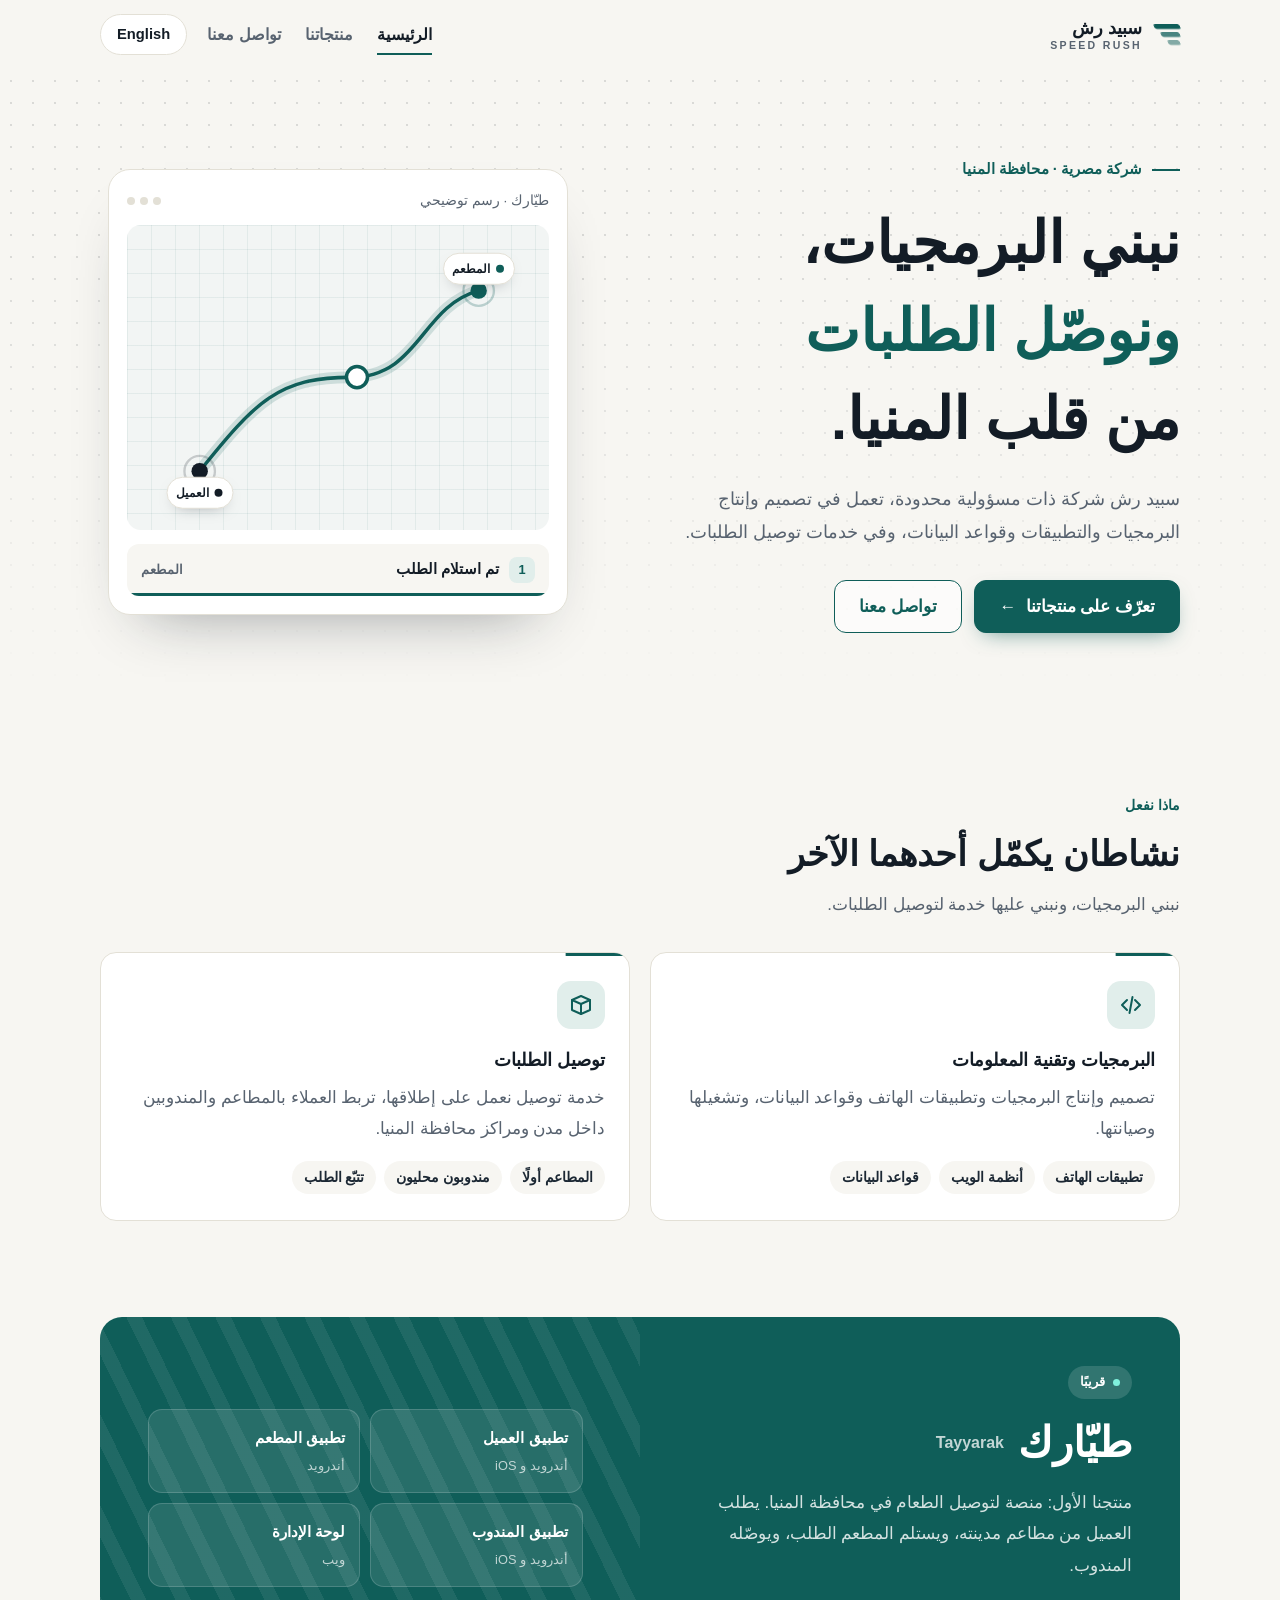
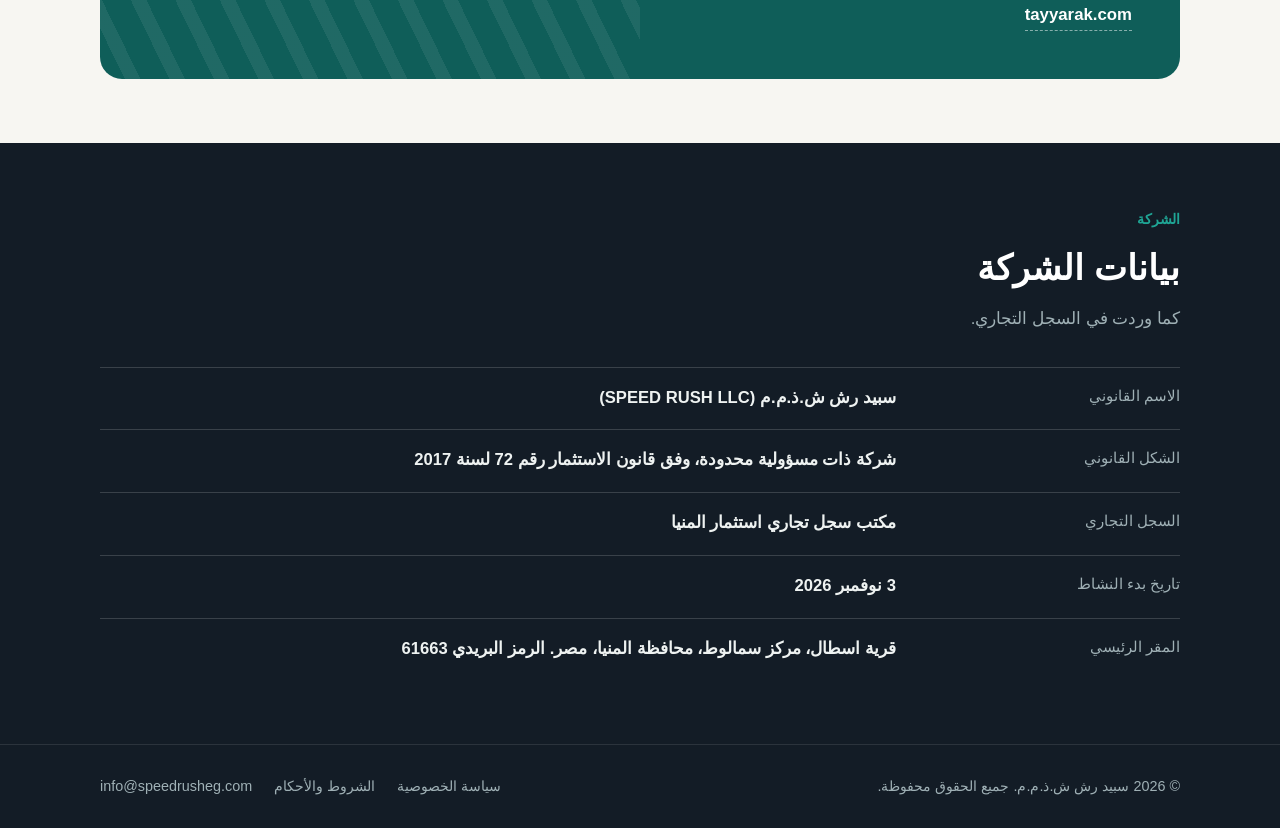
==== ar/index.html @ b7684626 "Add SPEED RUSH company website Co-Authored-By: Claude Opus 5.5 <noreply@anthropic.com>" ====
<!doctype html>
<html lang="ar" dir="rtl">
<head>
  <meta charset="utf-8">
  <meta name="viewport" content="width=device-width, initial-scale=1">
  <title>سبيد رش | برمجيات وتوصيل طلبات، المنيا</title>
  <meta name="description" content="سبيد رش ش.ذ.م.م شركة مصرية مقرّها محافظة المنيا، تعمل في تصميم وإنتاج البرمجيات والتطبيقات وقواعد البيانات وفي توصيل الطلبات.">
  <meta name="theme-color" content="#f7f6f2">
  <link rel="alternate" hreflang="ar" href="https://speedrusheg.com/ar/">
  <link rel="alternate" hreflang="en" href="https://speedrusheg.com/en/">
  <link rel="stylesheet" href="../assets/style.css">
  <script>
    document.documentElement.classList.add("js");
    setTimeout(function () { if (!window.__motion) document.documentElement.classList.remove("js"); }, 2000);
  </script>
  <script src="../assets/motion.js" defer></script>
</head>
<body>
  <a class="skip" href="#main">تخطَّ إلى المحتوى</a>

  <header class="site-header">
    <div class="wrap">
      <a class="wordmark" href="index.html" aria-label="سبيد رش، الصفحة الرئيسية">
        <span class="bars" aria-hidden="true"><i></i><i></i><i></i></span>
        <span class="names">
          <span class="primary">سبيد رش</span>
          <span class="secondary latin" lang="en" dir="ltr">SPEED RUSH</span>
        </span>
      </a>
      <nav class="site-nav" aria-label="التنقل الرئيسي">
        <ul>
          <li><a href="index.html" aria-current="page">الرئيسية</a></li>
          <li><a href="products.html">منتجاتنا</a></li>
          <li><a href="contact.html">تواصل معنا</a></li>
        </ul>
      </nav>
      <a class="lang-switch latin" href="../en/index.html" lang="en" hreflang="en">English</a>
    </div>
  </header>

  <main id="main">
    <section class="hero" aria-labelledby="hero-title">
      <div class="streaks" aria-hidden="true"><span></span><span></span><span></span><span></span><span></span></div>
      <div class="wrap hero-grid">
        <div class="hero-copy">
          <p class="eyebrow">شركة مصرية · محافظة المنيا</p>
          <h1 id="hero-title">
            <span class="line"><span style="--i:0">نبني البرمجيات،</span></span>
            <span class="line"><span style="--i:1" class="accent">ونوصّل الطلبات</span></span>
            <span class="line"><span style="--i:2">من قلب المنيا.</span></span>
          </h1>
          <p class="lead">سبيد رش شركة ذات مسؤولية محدودة، تعمل في تصميم وإنتاج البرمجيات والتطبيقات وقواعد البيانات، وفي خدمات توصيل الطلبات.</p>
          <div class="actions">
            <a class="btn btn-primary" href="products.html">تعرّف على منتجاتنا <span class="arrow" aria-hidden="true">→</span></a>
            <a class="btn btn-ghost" href="contact.html">تواصل معنا</a>
          </div>
        </div>

        <figure class="route-card" aria-hidden="true">
          <div class="route-top">
            <span>طيّارك · رسم توضيحي</span>
            <span class="dots"><i></i><i></i><i></i></span>
          </div>
          <div class="route-map">
            <svg viewBox="0 0 360 260" preserveAspectRatio="none" focusable="false">
              <path class="route-path-bg" d="M300 56 C 250 70, 250 130, 190 130 S 110 150, 62 210" />
              <path class="route-path" d="M300 56 C 250 70, 250 130, 190 130 S 110 150, 62 210" />
              <circle cx="300" cy="56" r="7" fill="#0f5e59" />
              <circle cx="300" cy="56" r="13" fill="none" stroke="#0f5e59" stroke-opacity=".25" stroke-width="2" />
              <circle cx="62" cy="210" r="7" fill="#131c26" />
              <circle cx="62" cy="210" r="13" fill="none" stroke="#131c26" stroke-opacity=".2" stroke-width="2" />
              <g class="mover">
                <circle r="9" fill="#ffffff" stroke="#0f5e59" stroke-width="3" />
                <animateMotion dur="7s" begin="1s" repeatCount="indefinite" calcMode="spline"
                  keyPoints="0;1;1" keyTimes="0;0.55;1" keySplines="0.16 1 0.3 1;0 0 1 1"
                  path="M300 56 C 250 70, 250 130, 190 130 S 110 150, 62 210" />
              </g>
            </svg>
            <span class="pin start">المطعم</span>
            <span class="pin end">العميل</span>
          </div>
          <div class="route-status">
            <div class="state"><b class="latin">1</b> تم استلام الطلب <small>المطعم</small></div>
            <div class="state"><b class="latin">2</b> في الطريق إليك <small>المندوب</small></div>
            <div class="state"><b class="latin">✓</b> تم التوصيل <small>العميل</small></div>
            <span class="route-progress"></span>
          </div>
        </figure>
      </div>
    </section>

    <section class="section" aria-labelledby="what">
      <div class="wrap">
        <div class="section-head reveal">
          <span class="kicker">ماذا نفعل</span>
          <h2 id="what">نشاطان يكمّل أحدهما الآخر</h2>
          <p class="section-intro">نبني البرمجيات، ونبني عليها خدمة لتوصيل الطلبات.</p>
        </div>
        <div class="cards">
          <article class="card reveal" style="--i:1">
            <span class="icon" aria-hidden="true">
              <svg viewBox="0 0 24 24" fill="none" stroke="currentColor" stroke-width="2" stroke-linecap="round" stroke-linejoin="round"><path d="M8 7l-5 5 5 5M16 7l5 5-5 5M13.5 4l-3 16"/></svg>
            </span>
            <h3>البرمجيات وتقنية المعلومات</h3>
            <p>تصميم وإنتاج البرمجيات وتطبيقات الهاتف وقواعد البيانات، وتشغيلها وصيانتها.</p>
            <ul>
              <li>تطبيقات الهاتف</li>
              <li>أنظمة الويب</li>
              <li>قواعد البيانات</li>
            </ul>
          </article>
          <article class="card reveal" style="--i:2">
            <span class="icon" aria-hidden="true">
              <svg viewBox="0 0 24 24" fill="none" stroke="currentColor" stroke-width="2" stroke-linecap="round" stroke-linejoin="round"><path d="M3 7l9-4 9 4-9 4-9-4z"/><path d="M3 7v10l9 4 9-4V7"/><path d="M12 11v10"/></svg>
            </span>
            <h3>توصيل الطلبات</h3>
            <p>خدمة توصيل نعمل على إطلاقها، تربط العملاء بالمطاعم والمندوبين داخل مدن ومراكز محافظة المنيا.</p>
            <ul>
              <li>المطاعم أولًا</li>
              <li>مندوبون محليون</li>
              <li>تتبّع الطلب</li>
            </ul>
          </article>
        </div>
      </div>
    </section>

    <section class="section" aria-labelledby="product-title" style="padding-top:0">
      <div class="wrap">
        <div class="product reveal">
          <div>
            <span class="badge">قريبًا</span>
            <div class="product-name" style="margin-top:14px">
              <h3 id="product-title">طيّارك</h3>
              <span class="en-name" lang="en" dir="ltr">Tayyarak</span>
            </div>
            <p>منتجنا الأول: منصة لتوصيل الطعام في محافظة المنيا. يطلب العميل من مطاعم مدينته، ويستلم المطعم الطلب، ويوصّله المندوب.</p>
            <span class="domain">tayyarak.com</span>
          </div>
          <ul class="apps" aria-label="مكوّنات طيّارك">
            <li>تطبيق العميل<span>أندرويد و iOS</span></li>
            <li>تطبيق المطعم<span>أندرويد</span></li>
            <li>تطبيق المندوب<span>أندرويد و iOS</span></li>
            <li>لوحة الإدارة<span>ويب</span></li>
          </ul>
        </div>
      </div>
    </section>

    <section class="facts" aria-labelledby="company">
      <div class="wrap">
        <div class="section-head reveal">
          <span class="kicker">الشركة</span>
          <h2 id="company">بيانات الشركة</h2>
          <p class="section-intro">كما وردت في السجل التجاري.</p>
        </div>
        <dl>
          <div class="row" style="--i:0">
            <dt>الاسم القانوني</dt>
            <dd>سبيد رش ش.ذ.م.م <span class="latin" lang="en" dir="ltr">(SPEED RUSH LLC)</span></dd>
          </div>
          <div class="row" style="--i:1">
            <dt>الشكل القانوني</dt>
            <dd>شركة ذات مسؤولية محدودة، وفق قانون الاستثمار رقم 72 لسنة 2017</dd>
          </div>
          <div class="row" style="--i:2">
            <dt>السجل التجاري</dt>
            <dd>مكتب سجل تجاري استثمار المنيا</dd>
          </div>
          <div class="row" style="--i:3">
            <dt>تاريخ بدء النشاط</dt>
            <dd>3 نوفمبر 2026</dd>
          </div>
          <div class="row" style="--i:4">
            <dt>المقر الرئيسي</dt>
            <dd>قرية اسطال، مركز سمالوط، محافظة المنيا، مصر. الرمز البريدي 61663</dd>
          </div>
        </dl>
      </div>
    </section>
  </main>

  <footer class="site-footer">
    <div class="wrap">
      <p>© 2026 سبيد رش ش.ذ.م.م. جميع الحقوق محفوظة.</p>
      <ul>
        <li><a href="privacy.html">سياسة الخصوصية</a></li>
        <li><a href="terms.html">الشروط والأحكام</a></li>
        <li><a class="latin" href="mailto:info@speedrusheg.com" dir="ltr">info@speedrusheg.com</a></li>
      </ul>
    </div>
  </footer>
</body>
</html>
---- assets/style.css ----
/* SPEED RUSH company site. Plain CSS, no build step.
   Logical properties throughout, so one file serves RTL (ar) and LTR (en).
   Motion: transform + opacity only, all of it off under prefers-reduced-motion. */

:root {
  --bg: #f7f6f2;
  --surface: #ffffff;
  --ink: #131c26;
  --ink-2: #1c2834;
  --muted: #586370;
  --line: #e3e0d6;
  --accent: #0f5e59;
  --accent-dark: #0a4541;
  --accent-bright: #1fa595;
  --accent-soft: #e1eeeb;
  --on-dark: #eef2f1;
  --on-dark-muted: #9fb0b5;
  --radius: 16px;
  --wrap: 1120px;
  --ease-out: cubic-bezier(0.16, 1, 0.3, 1);
  --font: -apple-system, BlinkMacSystemFont, "Segoe UI", Roboto, "Helvetica Neue",
    "Noto Sans", Arial, sans-serif;
  --font-ar: "SF Arabic", "Geeza Pro", "Segoe UI", "Noto Sans Arabic",
    "Noto Naskh Arabic", Tahoma, Arial, sans-serif;
}

*,
*::before,
*::after {
  box-sizing: border-box;
}

html {
  -webkit-text-size-adjust: 100%;
}

body {
  margin: 0;
  background: var(--bg);
  color: var(--ink);
  font-family: var(--font);
  font-size: 17px;
  line-height: 1.65;
  overflow-x: hidden;
}

html[lang="ar"] body {
  font-family: var(--font-ar);
  line-height: 1.85;
}

a {
  color: var(--accent);
  text-underline-offset: 3px;
}

a:hover {
  color: var(--accent-dark);
}

:focus-visible {
  outline: 3px solid var(--accent-bright);
  outline-offset: 3px;
  border-radius: 6px;
}

.wrap {
  width: 100%;
  max-width: var(--wrap);
  margin-inline: auto;
  padding-inline: 20px;
}

.latin {
  font-family: var(--font);
}

.ltr {
  direction: ltr;
  unicode-bidi: isolate;
}

.skip {
  position: absolute;
  inset-inline-start: -9999px;
}

.skip:focus {
  inset-inline-start: 12px;
  top: 12px;
  z-index: 50;
  background: var(--surface);
  padding: 8px 14px;
}

/* ---------- Header ---------- */

.site-header {
  position: sticky;
  top: 0;
  z-index: 20;
  background: rgba(247, 246, 242, 0.97);
  border-bottom: 1px solid transparent;
  transition: border-color 0.3s, background-color 0.3s;
}

.site-header.scrolled {
  border-bottom-color: var(--line);
  background: rgba(255, 255, 255, 0.98);
  box-shadow: 0 10px 30px -24px rgba(19, 28, 38, 0.5);
}

.site-header .wrap {
  display: flex;
  flex-wrap: wrap;
  align-items: center;
  justify-content: space-between;
  gap: 4px 20px;
  padding-block: 12px;
}

.wordmark {
  display: inline-flex;
  align-items: center;
  gap: 12px;
  color: var(--ink);
  text-decoration: none;
  line-height: 1.15;
}

.wordmark:hover {
  color: var(--ink);
}

/* Three slanted bars: the "rush" mark. */
.bars {
  display: inline-flex;
  flex-direction: column;
  gap: 3px;
  flex: none;
}

.bars i {
  display: block;
  height: 5px;
  border-radius: 2px;
  background: var(--accent);
  transform: skewX(-24deg);
  transform-origin: var(--origin, left) center;
}

[dir="rtl"] .bars i {
  --origin: right;
  transform: skewX(24deg);
}

.bars i:nth-child(1) { width: 26px; }
.bars i:nth-child(2) { width: 19px; opacity: 0.75; }
.bars i:nth-child(3) { width: 12px; opacity: 0.5; }

.wordmark .names {
  display: flex;
  flex-direction: column;
}

.wordmark .primary {
  font-weight: 800;
  font-size: 1.12rem;
}

.wordmark .secondary {
  font-size: 0.66rem;
  font-weight: 700;
  letter-spacing: 0.22em;
  color: var(--muted);
}

html[lang="en"] .wordmark .primary {
  letter-spacing: 0.12em;
}

html[lang="en"] .wordmark .secondary {
  letter-spacing: 0;
  font-size: 0.8rem;
  font-weight: 600;
}

.lang-switch {
  font-size: 0.92rem;
  font-weight: 700;
  text-decoration: none;
  color: var(--ink);
  border: 1px solid var(--line);
  background: var(--surface);
  border-radius: 999px;
  padding: 6px 16px;
  min-height: 40px;
  display: inline-flex;
  align-items: center;
  transition: border-color 0.2s, color 0.2s;
}

.lang-switch:hover {
  border-color: var(--accent);
  color: var(--accent);
}

.site-nav {
  order: 3;
  flex-basis: 100%;
}

.site-nav ul {
  list-style: none;
  margin: 0;
  padding: 0;
  display: flex;
  flex-wrap: wrap;
  gap: 0 24px;
}

.site-nav a {
  position: relative;
  display: inline-block;
  padding-block: 8px;
  color: var(--muted);
  text-decoration: none;
  font-weight: 600;
  font-size: 0.98rem;
  transition: color 0.2s;
}

.site-nav a::after {
  content: "";
  position: absolute;
  inset-inline: 0;
  bottom: 2px;
  height: 2px;
  background: var(--accent);
  transform: scaleX(0);
  transform-origin: var(--origin, left);
  transition: transform 0.35s var(--ease-out);
}

[dir="rtl"] .site-nav a::after {
  --origin: right;
}

.site-nav a:hover,
.site-nav a[aria-current="page"] {
  color: var(--ink);
}

.site-nav a:hover::after,
.site-nav a[aria-current="page"]::after {
  transform: scaleX(1);
}

@media (min-width: 780px) {
  .site-nav {
    order: 0;
    flex-basis: auto;
    margin-inline-start: auto;
  }
}

/* ---------- Hero ---------- */

.hero {
  position: relative;
  overflow: hidden;
  padding-block: 48px 64px;
  isolation: isolate;
}

/* Faint dot grid, fading out toward the bottom. */
.hero::before {
  content: "";
  position: absolute;
  inset: 0;
  z-index: -2;
  background-image: radial-gradient(rgba(19, 28, 38, 0.13) 1px, transparent 1.3px);
  background-size: 22px 22px;
  -webkit-mask-image: linear-gradient(to bottom, #000 30%, transparent 95%);
  mask-image: linear-gradient(to bottom, #000 30%, transparent 95%);
}

/* Speed streaks. Drawn left-to-right, mirrored for RTL so motion
   always runs in the reading direction. */
.streaks {
  position: absolute;
  inset: 0;
  z-index: -1;
  pointer-events: none;
}

[dir="rtl"] .streaks {
  transform: scaleX(-1);
}

.streaks span {
  position: absolute;
  left: 0;
  height: 2px;
  width: 22vw;
  min-width: 140px;
  border-radius: 2px;
  background: linear-gradient(to right, transparent, var(--accent-bright));
  opacity: 0;
  animation: streak 5.5s linear infinite;
}

.streaks span:nth-child(1) { top: 14%; animation-delay: 0.4s; }
.streaks span:nth-child(2) { top: 31%; animation-delay: 2.6s; width: 30vw; }
.streaks span:nth-child(3) { top: 52%; animation-delay: 1.5s; width: 16vw; }
.streaks span:nth-child(4) { top: 71%; animation-delay: 3.9s; }
.streaks span:nth-child(5) { top: 88%; animation-delay: 4.8s; width: 26vw; }

@keyframes streak {
  0% { transform: translateX(-40vw); opacity: 0; }
  12% { opacity: 0.55; }
  60% { opacity: 0.35; }
  100% { transform: translateX(130vw); opacity: 0; }
}

.hero-grid {
  display: grid;
  gap: 40px;
  align-items: center;
}

@media (min-width: 900px) {
  .hero {
    padding-block: 80px 96px;
  }
  .hero-grid {
    grid-template-columns: 1.15fr 1fr;
    gap: 56px;
  }
}

.eyebrow {
  display: inline-flex;
  align-items: center;
  gap: 10px;
  margin: 0 0 18px;
  color: var(--accent);
  font-weight: 700;
  font-size: 0.92rem;
}

.eyebrow::before {
  content: "";
  width: 28px;
  height: 2px;
  background: currentColor;
}

html[lang="en"] .eyebrow {
  letter-spacing: 0.1em;
  text-transform: uppercase;
  font-size: 0.76rem;
}

h1,
h2,
h3 {
  margin: 0;
  line-height: 1.2;
  text-wrap: balance;
}

html[lang="ar"] h1,
html[lang="ar"] h2,
html[lang="ar"] h3 {
  line-height: 1.45;
}

h1 {
  font-size: clamp(2.1rem, 6.4vw, 3.6rem);
  font-weight: 800;
  letter-spacing: -0.02em;
}

html[lang="ar"] h1 {
  letter-spacing: 0;
}

/* Line-by-line reveal. The mask carries vertical padding so Arabic
   diacritics and descenders are never clipped. */
h1 .line {
  display: block;
  overflow: hidden;
  padding-block: 0.08em 0.14em;
  margin-block: -0.08em -0.14em;
}

h1 .line > span {
  display: block;
}

h1 .accent {
  color: var(--accent);
}

.lead {
  margin: 22px 0 0;
  max-width: 54ch;
  font-size: 1.12rem;
  color: var(--muted);
}

.actions {
  display: flex;
  flex-wrap: wrap;
  gap: 12px;
  margin-top: 30px;
}

.btn {
  position: relative;
  display: inline-flex;
  align-items: center;
  justify-content: center;
  gap: 10px;
  min-height: 50px;
  padding: 10px 24px;
  border-radius: 12px;
  font-weight: 700;
  text-decoration: none;
  border: 1.5px solid var(--accent);
  overflow: hidden;
  transition: transform 0.25s var(--ease-out), background-color 0.25s, color 0.25s,
    box-shadow 0.25s;
}

.btn-primary {
  background: var(--accent);
  color: #fff;
  box-shadow: 0 8px 22px -10px rgba(15, 94, 89, 0.7);
}

.btn-primary:hover {
  background: var(--accent-dark);
  border-color: var(--accent-dark);
  color: #fff;
  transform: translateY(-2px);
  box-shadow: 0 14px 28px -12px rgba(15, 94, 89, 0.8);
}

.btn .arrow {
  display: inline-block;
  transition: transform 0.3s var(--ease-out);
}

[dir="rtl"] .btn .arrow {
  transform: scaleX(-1);
}

.btn:hover .arrow {
  transform: translateX(4px);
}

[dir="rtl"] .btn:hover .arrow {
  transform: scaleX(-1) translateX(4px);
}

.btn-ghost {
  color: var(--accent);
  background: rgba(255, 255, 255, 0.6);
}

.btn-ghost:hover {
  background: var(--accent-soft);
  transform: translateY(-2px);
}

/* ---------- Hero visual: delivery route card ---------- */

.route-card {
  position: relative;
  background: var(--surface);
  border: 1px solid var(--line);
  border-radius: 22px;
  padding: 18px;
  box-shadow: 0 30px 60px -36px rgba(19, 28, 38, 0.45);
  max-width: 460px;
  width: 100%;
  justify-self: center;
}

.route-top {
  display: flex;
  align-items: center;
  justify-content: space-between;
  gap: 10px;
  font-size: 0.85rem;
  color: var(--muted);
}

.route-top .dots {
  display: inline-flex;
  gap: 5px;
}

.route-top .dots i {
  width: 8px;
  height: 8px;
  border-radius: 50%;
  background: var(--line);
}

/* Fixed aspect ratio matching the SVG viewBox (360 x 260), so the HTML
   pin labels stay locked to the drawn pins at every width. */
.route-map {
  position: relative;
  margin-top: 12px;
  aspect-ratio: 360 / 260;
  border-radius: 14px;
  background-color: #f2f5f4;
  background-image: linear-gradient(rgba(15, 94, 89, 0.07) 1px, transparent 1px),
    linear-gradient(90deg, rgba(15, 94, 89, 0.07) 1px, transparent 1px);
  background-size: 24px 24px;
  overflow: hidden;
}

.route-map svg {
  position: absolute;
  inset: 0;
  width: 100%;
  height: 100%;
  display: block;
}

/* The drawing is authored for RTL (start on the right). Mirror for LTR. */
[dir="ltr"] .route-map svg {
  transform: scaleX(-1);
}

.route-path-bg {
  fill: none;
  stroke: rgba(15, 94, 89, 0.16);
  stroke-width: 10;
  stroke-linecap: round;
}

.route-path {
  fill: none;
  stroke: var(--accent);
  stroke-width: 3;
  stroke-linecap: round;
  stroke-dasharray: 520;
  stroke-dashoffset: 0;
}

.pin {
  position: absolute;
  transform: translate(var(--tx, 50%), -50%);
  display: inline-flex;
  align-items: center;
  gap: 6px;
  background: var(--surface);
  border: 1px solid var(--line);
  border-radius: 999px;
  padding: 4px 10px 4px 8px;
  font-size: 0.76rem;
  font-weight: 700;
  white-space: nowrap;
  box-shadow: 0 6px 16px -10px rgba(19, 28, 38, 0.5);
}

[dir="ltr"] .pin {
  --tx: -50%;
}

.pin::before {
  content: "";
  width: 8px;
  height: 8px;
  border-radius: 50%;
  background: var(--accent);
}

.pin.end::before {
  background: var(--ink);
}

/* Positions in viewBox units: start (300, 56), end (62, 210). */
.pin.start {
  top: calc(56 / 260 * 100% - 22px);
  inset-inline-start: calc(60 / 360 * 100%);
}

.pin.end {
  top: calc(210 / 260 * 100% + 22px);
  inset-inline-start: calc(298 / 360 * 100%);
}

.route-status {
  position: relative;
  margin-top: 14px;
  height: 52px;
  border-radius: 12px;
  background: var(--bg);
  overflow: hidden;
}

.route-status .state {
  position: absolute;
  inset: 0;
  display: flex;
  align-items: center;
  gap: 10px;
  padding-inline: 14px;
  font-weight: 700;
  font-size: 0.92rem;
  opacity: 0;
}

.route-status .state:first-child {
  opacity: 1;
}

.route-status .state b {
  display: inline-grid;
  place-items: center;
  width: 26px;
  height: 26px;
  border-radius: 8px;
  background: var(--accent-soft);
  color: var(--accent);
  font-size: 0.8rem;
  font-family: var(--font);
}

.route-status .state small {
  margin-inline-start: auto;
  color: var(--muted);
  font-weight: 600;
  font-size: 0.8rem;
}

.route-progress {
  position: absolute;
  inset-inline: 0;
  bottom: 0;
  height: 3px;
  background: var(--accent);
  transform-origin: var(--origin, left);
  transform: scaleX(1);
}

[dir="rtl"] .route-progress {
  --origin: right;
}

/* ---------- Sections ---------- */

.section {
  padding-block: 64px;
}

.section-head {
  display: grid;
  gap: 10px;
  max-width: 62ch;
}

.kicker {
  font-size: 0.85rem;
  font-weight: 700;
  color: var(--accent);
}

html[lang="en"] .kicker {
  letter-spacing: 0.1em;
  text-transform: uppercase;
  font-size: 0.74rem;
}

h2 {
  font-size: clamp(1.5rem, 3.8vw, 2.2rem);
  font-weight: 800;
}

h3 {
  font-size: 1.15rem;
  font-weight: 700;
}

.section-intro {
  margin: 0;
  color: var(--muted);
  font-size: 1.05rem;
}

.cards {
  display: grid;
  gap: 16px;
  margin-top: 32px;
}

@media (min-width: 760px) {
  .cards {
    grid-template-columns: repeat(2, 1fr);
    gap: 20px;
  }
}

.card {
  position: relative;
  background: var(--surface);
  border: 1px solid var(--line);
  border-radius: var(--radius);
  padding: 28px 24px 26px;
  overflow: hidden;
  transition: transform 0.4s var(--ease-out), box-shadow 0.4s var(--ease-out),
    border-color 0.3s;
}

.card::before {
  content: "";
  position: absolute;
  inset-inline: 0;
  top: 0;
  height: 3px;
  background: var(--accent);
  transform: scaleX(0.12);
  transform-origin: var(--origin, left);
  transition: transform 0.6s var(--ease-out);
}

[dir="rtl"] .card::before {
  --origin: right;
}

.card:hover {
  transform: translateY(-4px);
  border-color: #d3d0c4;
  box-shadow: 0 24px 40px -30px rgba(19, 28, 38, 0.45);
}

.card:hover::before {
  transform: scaleX(1);
}

.card .icon {
  display: inline-grid;
  place-items: center;
  width: 48px;
  height: 48px;
  border-radius: 14px;
  background: var(--accent-soft);
  color: var(--accent);
  margin-bottom: 18px;
}

.card .icon svg {
  width: 24px;
  height: 24px;
}

.card p {
  margin: 8px 0 0;
  color: var(--muted);
}

.card ul {
  margin: 16px 0 0;
  padding: 0;
  list-style: none;
  display: flex;
  flex-wrap: wrap;
  gap: 8px;
}

.card li {
  font-size: 0.85rem;
  font-weight: 600;
  padding: 4px 12px;
  border-radius: 999px;
  background: var(--bg);
  color: var(--ink-2);
}

/* ---------- Product panel ---------- */

.product {
  position: relative;
  margin-top: 32px;
  border-radius: 22px;
  background: var(--accent);
  color: #fff;
  padding: 32px 24px;
  display: grid;
  gap: 28px;
  overflow: hidden;
  isolation: isolate;
}

.product::after {
  content: "";
  position: absolute;
  z-index: -1;
  inset-block: -40%;
  inset-inline-end: -20%;
  width: 70%;
  background: repeating-linear-gradient(
    -64deg,
    rgba(255, 255, 255, 0.07) 0 14px,
    transparent 14px 40px
  );
}

[dir="rtl"] .product::after {
  background: repeating-linear-gradient(
    64deg,
    rgba(255, 255, 255, 0.07) 0 14px,
    transparent 14px 40px
  );
}

@media (min-width: 860px) {
  .product {
    grid-template-columns: 1.2fr 1fr;
    align-items: center;
    padding: 48px;
  }
}

.product-name {
  display: flex;
  flex-wrap: wrap;
  align-items: center;
  gap: 10px 14px;
}

.product-name h2,
.product-name h3 {
  color: #fff;
  font-size: clamp(1.9rem, 5vw, 2.6rem);
  font-weight: 800;
}

.product-name .en-name {
  font-family: var(--font);
  font-size: 1rem;
  font-weight: 600;
  opacity: 0.75;
}

.badge {
  display: inline-flex;
  align-items: center;
  gap: 8px;
  background: rgba(255, 255, 255, 0.14);
  color: #fff;
  font-size: 0.82rem;
  font-weight: 700;
  padding: 4px 12px;
  border-radius: 999px;
}

.badge::before {
  content: "";
  width: 7px;
  height: 7px;
  border-radius: 50%;
  background: #7ff0dc;
  box-shadow: 0 0 0 0 rgba(127, 240, 220, 0.7);
  animation: pulse 2.2s ease-out infinite;
}

@keyframes pulse {
  0% { box-shadow: 0 0 0 0 rgba(127, 240, 220, 0.6); }
  80%, 100% { box-shadow: 0 0 0 9px rgba(127, 240, 220, 0); }
}

.product p {
  margin: 14px 0 0;
  color: rgba(255, 255, 255, 0.82);
  max-width: 48ch;
}

.product .domain {
  display: inline-block;
  margin-top: 18px;
  font-family: var(--font);
  font-weight: 700;
  font-size: 1.05rem;
  color: #fff;
  border-bottom: 1px dashed rgba(255, 255, 255, 0.5);
  direction: ltr;
  unicode-bidi: isolate;
}

.apps {
  margin: 0;
  padding: 0;
  list-style: none;
  display: grid;
  grid-template-columns: repeat(2, 1fr);
  gap: 10px;
}

.apps li {
  background: rgba(255, 255, 255, 0.1);
  border: 1px solid rgba(255, 255, 255, 0.16);
  border-radius: 14px;
  padding: 14px;
  font-weight: 700;
  font-size: 0.95rem;
  transition: background-color 0.3s, transform 0.4s var(--ease-out);
}

.apps li:hover {
  background: rgba(255, 255, 255, 0.16);
  transform: translateY(-3px);
}

.apps li span {
  display: block;
  font-weight: 500;
  font-size: 0.8rem;
  color: rgba(255, 255, 255, 0.7);
  margin-top: 2px;
}

/* ---------- Company facts ---------- */

.facts {
  position: relative;
  background: var(--ink);
  color: var(--on-dark);
  padding-block: 64px;
  overflow: hidden;
}

.facts h2 {
  color: #fff;
}

.facts .kicker {
  color: var(--accent-bright);
}

.facts .section-intro {
  color: var(--on-dark-muted);
}

.facts dl {
  margin: 32px 0 0;
}

.facts .row {
  position: relative;
  display: grid;
  gap: 2px;
  padding-block: 16px;
}

.facts .row::before {
  content: "";
  position: absolute;
  inset-inline: 0;
  top: 0;
  height: 1px;
  background: rgba(255, 255, 255, 0.16);
  transform-origin: var(--origin, left);
}

[dir="rtl"] .facts .row::before {
  --origin: right;
}

@media (min-width: 760px) {
  .facts .row {
    grid-template-columns: 260px 1fr;
    gap: 24px;
  }
}

.facts dt {
  color: var(--on-dark-muted);
  font-size: 0.92rem;
}

.facts dd {
  margin: 0;
  font-weight: 600;
  font-size: 1.04rem;
}

/* ---------- Inner pages ---------- */

.page-hero {
  padding-block: 48px 40px;
}

@media (min-width: 900px) {
  .page-hero {
    padding-block: 72px 56px;
  }
}

.page-hero h1 {
  font-size: clamp(1.9rem, 5.6vw, 3rem);
  max-width: 22ch;
}

.steps {
  counter-reset: step;
}

@media (min-width: 760px) {
  .cards.three {
    grid-template-columns: repeat(3, 1fr);
  }
}

.step-num {
  display: inline-grid;
  place-items: center;
  width: 40px;
  height: 40px;
  border-radius: 12px;
  background: var(--ink);
  color: #fff;
  font-family: var(--font);
  font-weight: 800;
  margin-bottom: 16px;
}

.contact-grid {
  display: grid;
  gap: 16px;
  margin-top: 0;
}

@media (min-width: 760px) {
  .contact-grid {
    grid-template-columns: repeat(2, 1fr);
    gap: 20px;
  }
}

.contact-grid address {
  font-style: normal;
  margin-top: 8px;
  color: var(--muted);
}

.contact-value {
  display: inline-block;
  margin-top: 10px;
  font-family: var(--font);
  font-size: 1.2rem;
  font-weight: 800;
  direction: ltr;
  unicode-bidi: isolate;
  word-break: break-word;
}

.prose {
  max-width: 72ch;
  padding-bottom: 72px;
}

.prose h2 {
  font-size: 1.3rem;
  margin-top: 40px;
}

.prose h2:first-of-type {
  margin-top: 8px;
}

.prose p,
.prose ul {
  margin: 12px 0 0;
  color: #34404c;
}

.prose ul {
  padding-inline-start: 22px;
}

.prose li + li {
  margin-top: 6px;
}

.prose .notice {
  display: flex;
  gap: 12px;
  align-items: flex-start;
  background: #fff6db;
  border: 1px solid #ebd389;
  color: #5a4300;
  border-radius: 12px;
  padding: 14px 18px;
  font-size: 0.95rem;
  margin: 0 0 32px;
}

.notice strong {
  white-space: nowrap;
}

.meta-line {
  margin-top: 16px;
  color: var(--muted);
  font-size: 0.92rem;
}

/* ---------- Footer ---------- */

.site-footer {
  background: var(--ink);
  border-top: 1px solid rgba(255, 255, 255, 0.1);
  color: var(--on-dark-muted);
  padding-block: 28px;
  font-size: 0.9rem;
}

.site-footer .wrap {
  display: grid;
  gap: 14px;
}

@media (min-width: 760px) {
  .site-footer .wrap {
    grid-template-columns: 1fr auto;
    align-items: center;
  }
}

.site-footer p {
  margin: 0;
}

.site-footer ul {
  list-style: none;
  margin: 0;
  padding: 0;
  display: flex;
  flex-wrap: wrap;
  gap: 6px 22px;
}

.site-footer a {
  color: var(--on-dark-muted);
  text-decoration: none;
}

.site-footer a:hover {
  color: #fff;
  text-decoration: underline;
}

/* ================= Motion =================
   Everything below only runs when JS has marked <html class="js">
   and the visitor has not asked for reduced motion. Without JS the
   page is fully static and fully visible. */

@media (prefers-reduced-motion: no-preference) {
  /* Load sequence */
  .js .bars i {
    animation: bar-in 0.7s var(--ease-out) both;
  }
  .js .bars i:nth-child(2) { animation-delay: 0.08s; }
  .js .bars i:nth-child(3) { animation-delay: 0.16s; }

  .js .hero .eyebrow {
    animation: fade-up 0.8s var(--ease-out) 0.1s both;
  }

  .js h1 .line > span {
    animation: line-up 1s var(--ease-out) both;
    animation-delay: calc(0.2s + var(--i, 0) * 0.12s);
  }

  .js .hero .lead {
    animation: fade-up 0.9s var(--ease-out) 0.6s both;
  }

  .js .hero .actions {
    animation: fade-up 0.9s var(--ease-out) 0.72s both;
  }

  .js .route-card {
    animation: card-in 1.1s var(--ease-out) 0.35s both;
  }

  .js .pin {
    animation: pin-in 0.6s var(--ease-out) both;
  }
  .js .pin.start { animation-delay: 0.9s; }
  .js .pin.end { animation-delay: 1.15s; }

  /* Route: draws, holds, then resets, in a 7s loop. */
  .js .route-path {
    animation: draw 7s var(--ease-out) 1s infinite;
  }

  .js .route-status .state {
    animation: status 7s linear 1s infinite;
  }
  .js .route-status .state:nth-child(1) { animation-name: status-1; }
  .js .route-status .state:nth-child(2) { animation-name: status-2; }
  .js .route-status .state:nth-child(3) { animation-name: status-3; }

  .js .route-progress {
    animation: progress 7s var(--ease-out) 1s infinite;
  }

  /* Scroll reveals */
  .js .reveal {
    opacity: 0;
    transform: translateY(28px);
    transition: opacity 0.9s var(--ease-out), transform 0.9s var(--ease-out);
    transition-delay: calc(var(--i, 0) * 90ms);
  }

  .js .reveal.in {
    opacity: 1;
    transform: none;
  }

  .js .facts .row::before {
    transform: scaleX(0);
    transition: transform 1.1s var(--ease-out);
    transition-delay: calc(var(--i, 0) * 90ms);
  }

  .js .facts .row.in::before {
    transform: scaleX(1);
  }

  /* Pause infinite loops while their section is off screen. */
  .paused .streaks span,
  .paused .route-path,
  .paused .route-status .state,
  .paused .route-progress,
  .paused .badge::before {
    animation-play-state: paused;
  }
}

@media (prefers-reduced-motion: reduce) {
  .streaks,
  .mover {
    display: none;
  }
  *,
  *::before,
  *::after {
    transition-duration: 0.01ms !important;
  }
  .badge::before {
    animation: none;
  }
}

@keyframes bar-in {
  from { transform: skewX(-24deg) scaleX(0); }
  to { transform: skewX(-24deg) scaleX(1); }
}

[dir="rtl"] .bars i {
  animation-name: bar-in-rtl !important;
}

@keyframes bar-in-rtl {
  from { transform: skewX(24deg) scaleX(0); }
  to { transform: skewX(24deg) scaleX(1); }
}

@keyframes fade-up {
  from { opacity: 0; transform: translateY(18px); }
  to { opacity: 1; transform: none; }
}

@keyframes line-up {
  from { transform: translateY(105%); }
  to { transform: none; }
}

@keyframes card-in {
  from { opacity: 0; transform: translateY(36px) scale(0.97); }
  to { opacity: 1; transform: none; }
}

@keyframes pin-in {
  from { opacity: 0; scale: 0.6; }
  to { opacity: 1; scale: 1; }
}

@keyframes draw {
  0% { stroke-dashoffset: 520; }
  55%, 88% { stroke-dashoffset: 0; }
  100% { stroke-dashoffset: -520; }
}

@keyframes progress {
  0% { transform: scaleX(0); }
  55%, 88% { transform: scaleX(1); }
  100% { transform: scaleX(1); opacity: 0; }
}

/* Three status labels share one 7s cycle. */
@keyframes status-1 {
  0%, 22% { opacity: 1; transform: none; }
  27%, 100% { opacity: 0; transform: translateY(-10px); }
}

@keyframes status-2 {
  0%, 24% { opacity: 0; transform: translateY(10px); }
  29%, 52% { opacity: 1; transform: none; }
  57%, 100% { opacity: 0; transform: translateY(-10px); }
}

@keyframes status-3 {
  0%, 54% { opacity: 0; transform: translateY(10px); }
  59%, 92% { opacity: 1; transform: none; }
  97%, 100% { opacity: 0; transform: translateY(-10px); }
}
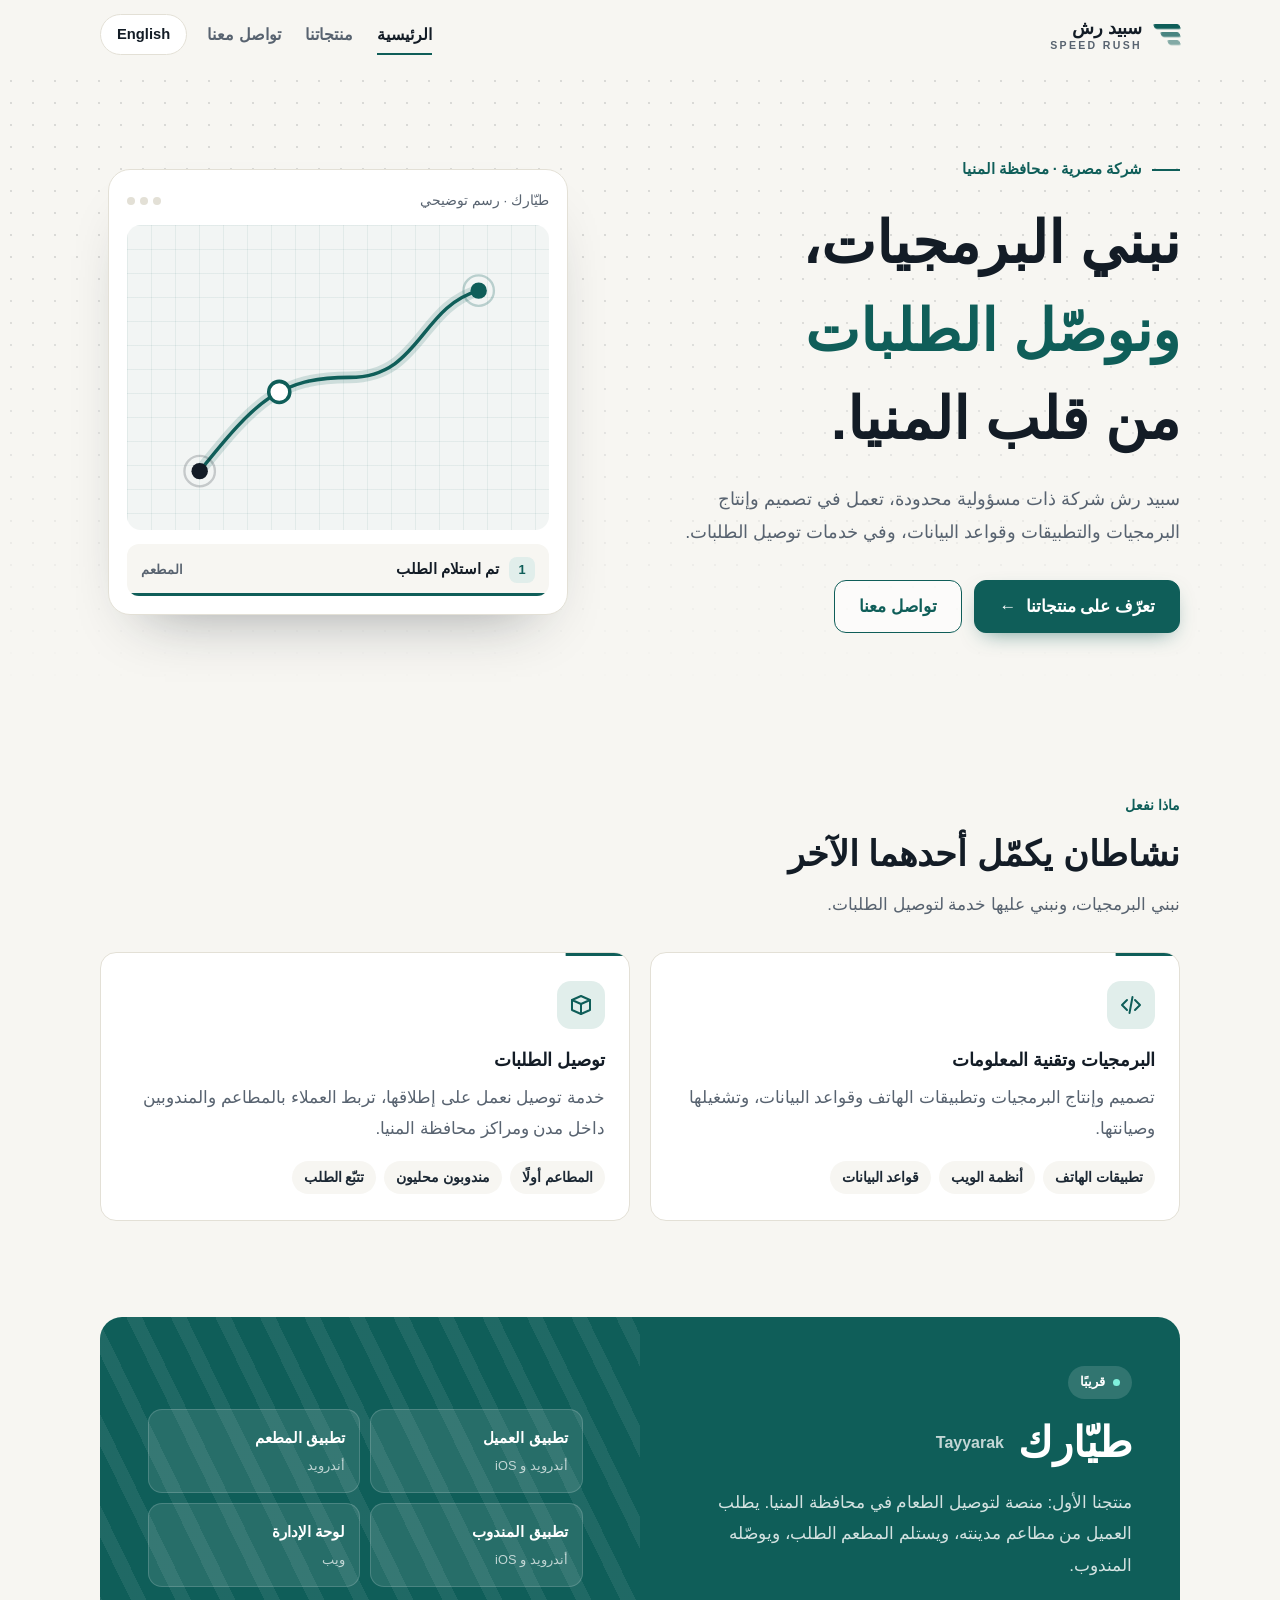
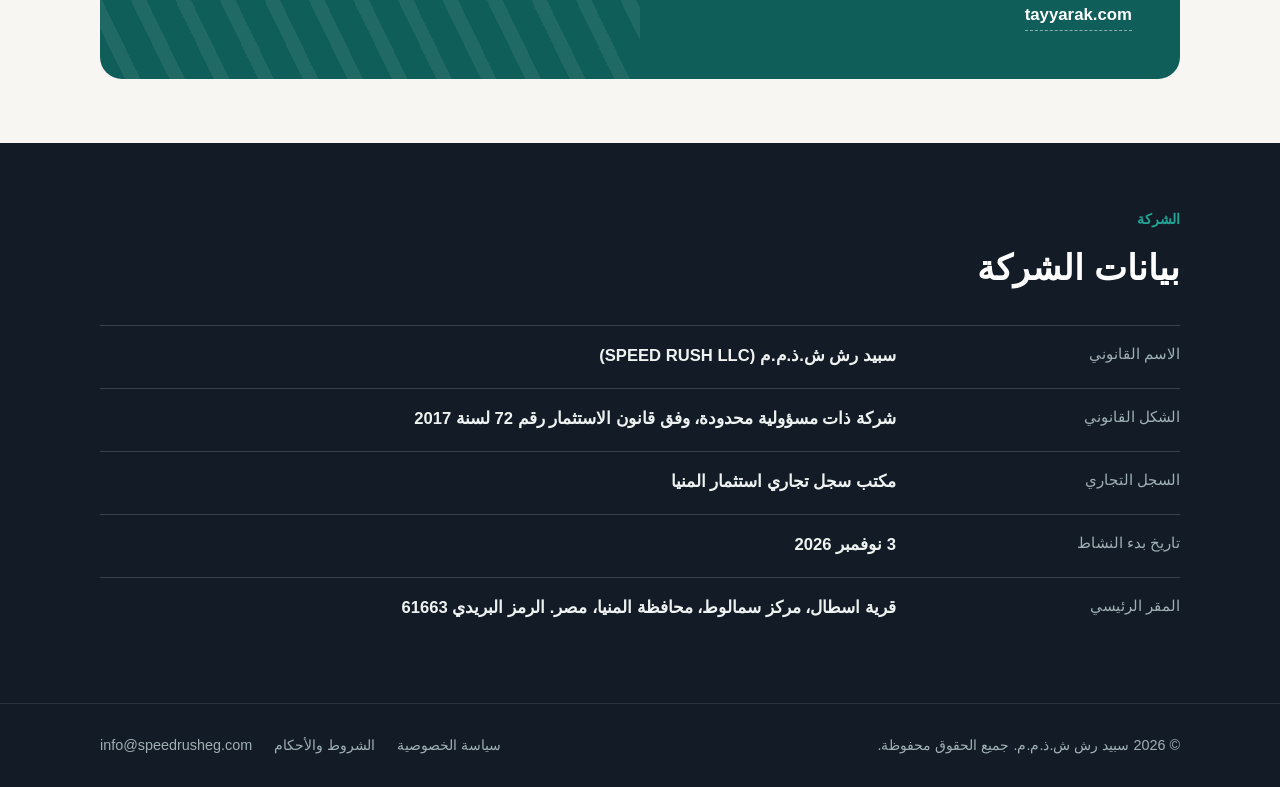
==== commit 7f378d2d: "Remove the register subtitle from the company details section Co-Authored-By: Claude Opus 5.5 <norep" ====
--- a/ar/index.html
+++ b/ar/index.html
@@ -152,7 +152,6 @@
         <div class="section-head reveal">
           <span class="kicker">الشركة</span>
           <h2 id="company">بيانات الشركة</h2>
-          <p class="section-intro">كما وردت في السجل التجاري.</p>
         </div>
         <dl>
           <div class="row" style="--i:0">
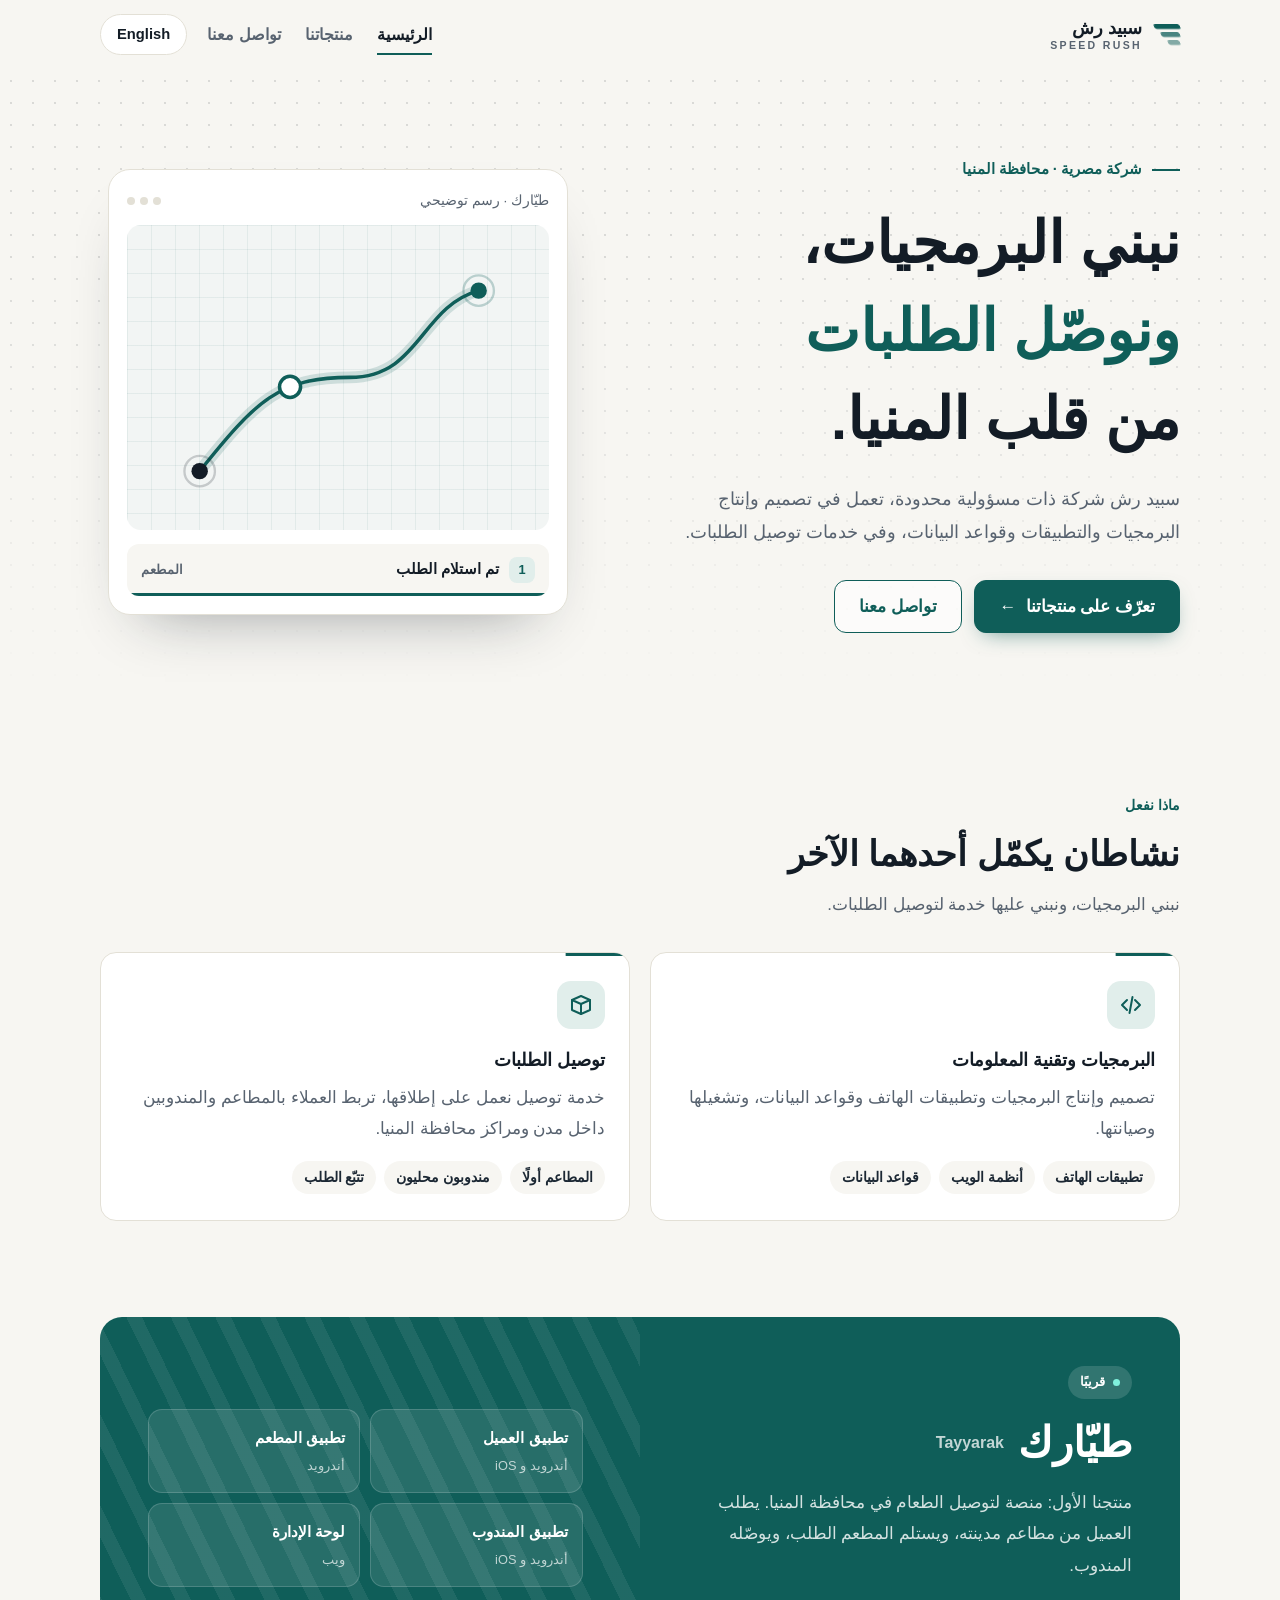
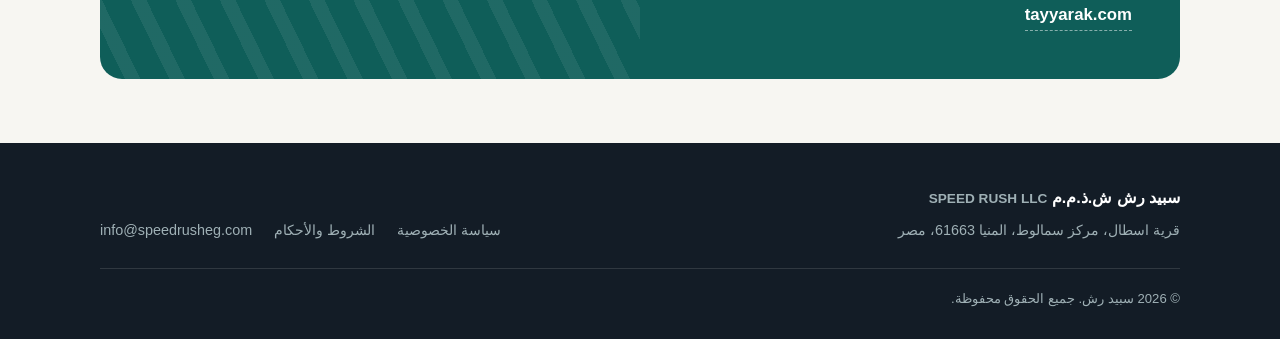
==== commit dec72926: "Move company details into a site-wide footer Drop the details band from the home and contact pages, " ====
--- a/ar/index.html
+++ b/ar/index.html
@@ -147,46 +147,22 @@
       </div>
     </section>
 
-    <section class="facts" aria-labelledby="company">
-      <div class="wrap">
-        <div class="section-head reveal">
-          <span class="kicker">الشركة</span>
-          <h2 id="company">بيانات الشركة</h2>
-        </div>
-        <dl>
-          <div class="row" style="--i:0">
-            <dt>الاسم القانوني</dt>
-            <dd>سبيد رش ش.ذ.م.م <span class="latin" lang="en" dir="ltr">(SPEED RUSH LLC)</span></dd>
-          </div>
-          <div class="row" style="--i:1">
-            <dt>الشكل القانوني</dt>
-            <dd>شركة ذات مسؤولية محدودة، وفق قانون الاستثمار رقم 72 لسنة 2017</dd>
-          </div>
-          <div class="row" style="--i:2">
-            <dt>السجل التجاري</dt>
-            <dd>مكتب سجل تجاري استثمار المنيا</dd>
-          </div>
-          <div class="row" style="--i:3">
-            <dt>تاريخ بدء النشاط</dt>
-            <dd>3 نوفمبر 2026</dd>
-          </div>
-          <div class="row" style="--i:4">
-            <dt>المقر الرئيسي</dt>
-            <dd>قرية اسطال، مركز سمالوط، محافظة المنيا، مصر. الرمز البريدي 61663</dd>
-          </div>
-        </dl>
-      </div>
-    </section>
   </main>
 
   <footer class="site-footer">
     <div class="wrap">
-      <p>© 2026 سبيد رش ش.ذ.م.م. جميع الحقوق محفوظة.</p>
-      <ul>
-        <li><a href="privacy.html">سياسة الخصوصية</a></li>
-        <li><a href="terms.html">الشروط والأحكام</a></li>
-        <li><a class="latin" href="mailto:info@speedrusheg.com" dir="ltr">info@speedrusheg.com</a></li>
-      </ul>
+      <div class="footer-main">
+        <div class="footer-legal">
+          <p class="footer-name">سبيد رش ش.ذ.م.م <span class="latin" lang="en" dir="ltr">SPEED RUSH LLC</span></p>
+          <address>قرية اسطال، مركز سمالوط، المنيا <span class="latin">61663</span>، مصر</address>
+        </div>
+        <ul class="footer-links">
+          <li><a href="privacy.html">سياسة الخصوصية</a></li>
+          <li><a href="terms.html">الشروط والأحكام</a></li>
+          <li><a class="latin" href="mailto:info@speedrusheg.com" dir="ltr">info@speedrusheg.com</a></li>
+        </ul>
+      </div>
+      <p class="footer-copy">© <span class="latin">2026</span> سبيد رش. جميع الحقوق محفوظة.</p>
     </div>
   </footer>
 </body>
--- a/assets/style.css
+++ b/assets/style.css
@@ -1116,26 +1116,50 @@
 
 .site-footer {
   background: var(--ink);
-  border-top: 1px solid rgba(255, 255, 255, 0.1);
   color: var(--on-dark-muted);
-  padding-block: 28px;
+  padding-block: 40px 28px;
   font-size: 0.9rem;
 }
 
-.site-footer .wrap {
+.footer-main {
   display: grid;
-  gap: 14px;
+  gap: 20px;
+  padding-bottom: 24px;
+  border-bottom: 1px solid rgba(255, 255, 255, 0.12);
 }
 
 @media (min-width: 760px) {
-  .site-footer .wrap {
+  .footer-main {
     grid-template-columns: 1fr auto;
-    align-items: center;
+    align-items: end;
   }
 }
 
 .site-footer p {
   margin: 0;
+}
+
+.footer-name {
+  color: #fff;
+  font-weight: 700;
+  font-size: 1rem;
+}
+
+.footer-name span {
+  margin-inline-start: 8px;
+  color: var(--on-dark-muted);
+  font-weight: 600;
+  font-size: 0.85rem;
+}
+
+.footer-legal address {
+  margin-top: 4px;
+  font-style: normal;
+}
+
+.footer-copy {
+  padding-top: 18px;
+  font-size: 0.82rem;
 }
 
 .site-footer ul {
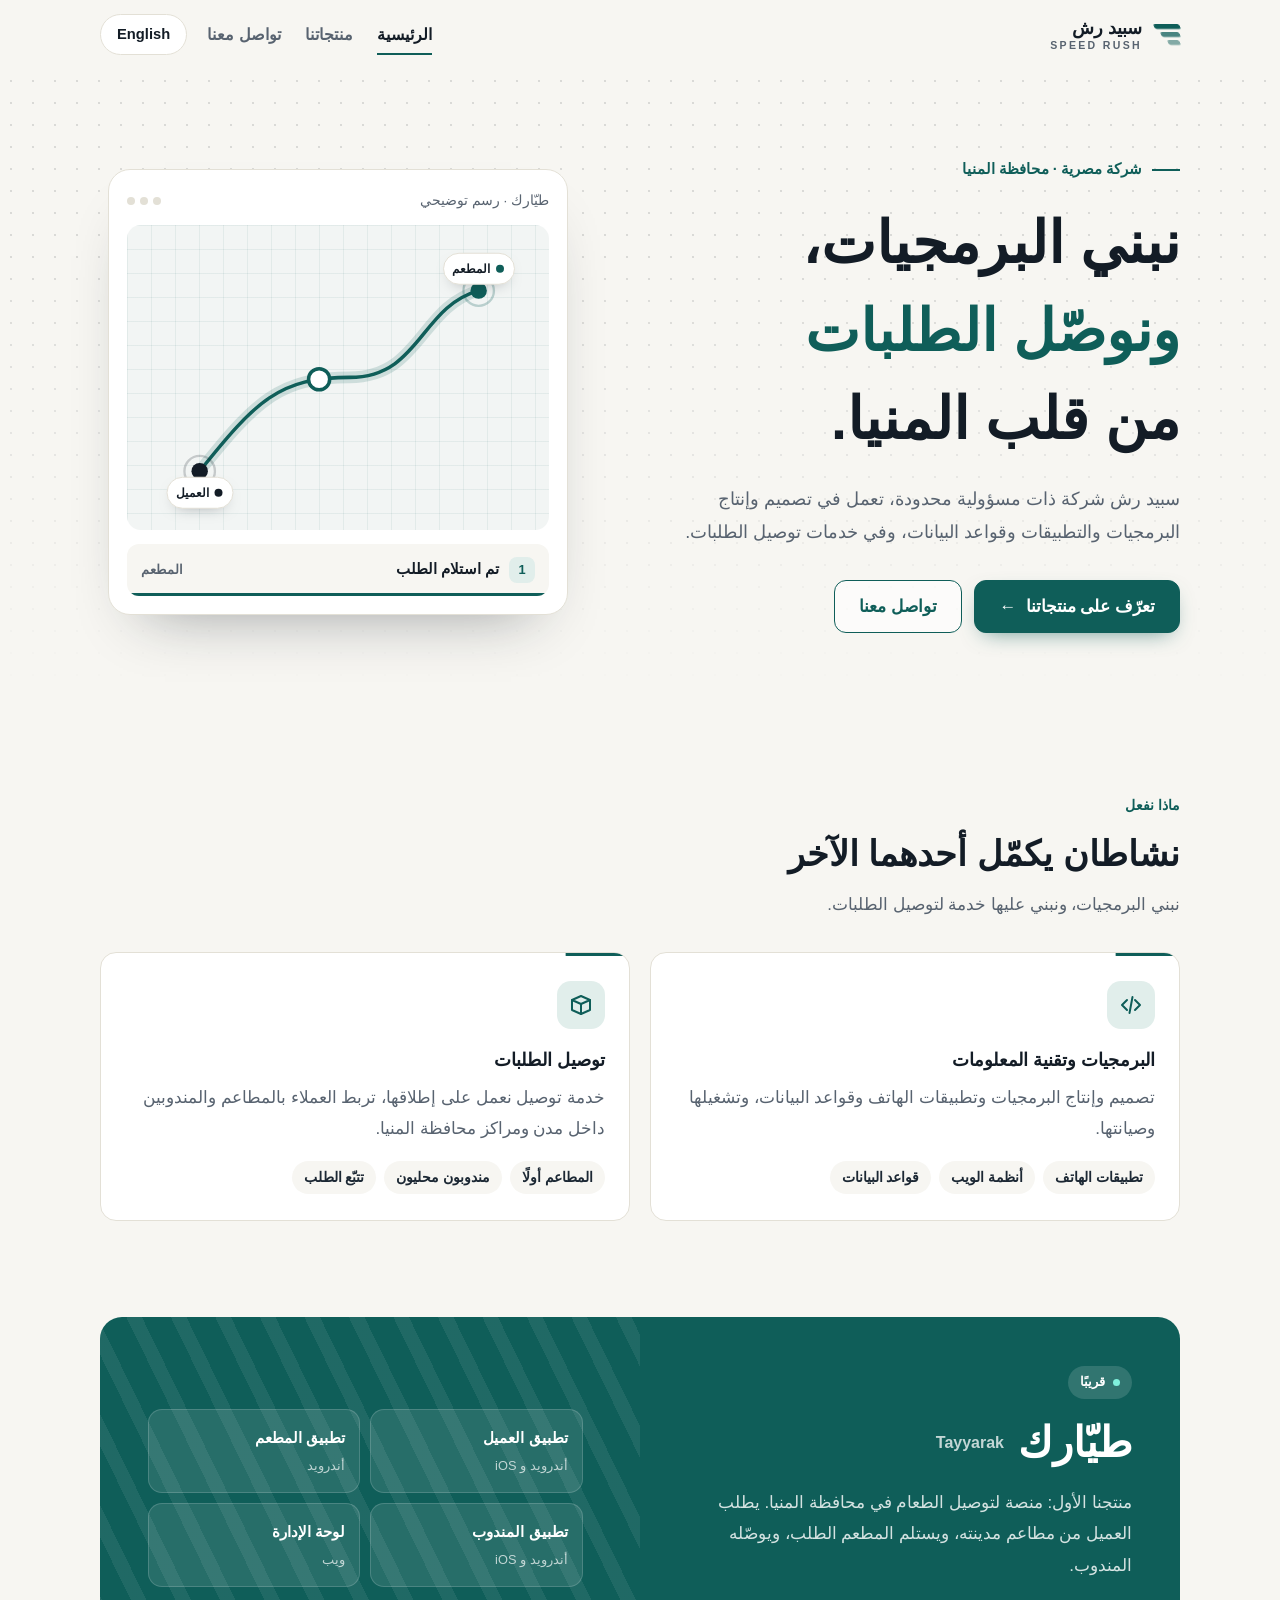
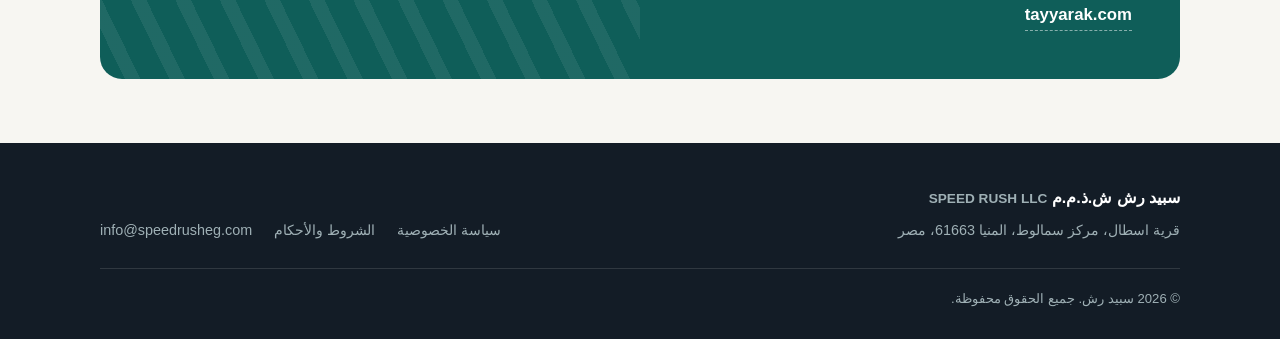
==== commit 68a71042: "Use clean URLs without index.html or .html Co-Authored-By: Claude Opus 5.5 <noreply@anthropic.com>" ====
--- a/ar/index.html
+++ b/ar/index.html
@@ -8,19 +8,19 @@
   <meta name="theme-color" content="#f7f6f2">
   <link rel="alternate" hreflang="ar" href="https://speedrusheg.com/ar/">
   <link rel="alternate" hreflang="en" href="https://speedrusheg.com/en/">
-  <link rel="stylesheet" href="../assets/style.css">
+  <link rel="stylesheet" href="/assets/style.css">
   <script>
     document.documentElement.classList.add("js");
     setTimeout(function () { if (!window.__motion) document.documentElement.classList.remove("js"); }, 2000);
   </script>
-  <script src="../assets/motion.js" defer></script>
+  <script src="/assets/motion.js" defer></script>
 </head>
 <body>
   <a class="skip" href="#main">تخطَّ إلى المحتوى</a>
 
   <header class="site-header">
     <div class="wrap">
-      <a class="wordmark" href="index.html" aria-label="سبيد رش، الصفحة الرئيسية">
+      <a class="wordmark" href="/ar/" aria-label="سبيد رش، الصفحة الرئيسية">
         <span class="bars" aria-hidden="true"><i></i><i></i><i></i></span>
         <span class="names">
           <span class="primary">سبيد رش</span>
@@ -29,12 +29,12 @@
       </a>
       <nav class="site-nav" aria-label="التنقل الرئيسي">
         <ul>
-          <li><a href="index.html" aria-current="page">الرئيسية</a></li>
-          <li><a href="products.html">منتجاتنا</a></li>
-          <li><a href="contact.html">تواصل معنا</a></li>
+          <li><a href="/ar/" aria-current="page">الرئيسية</a></li>
+          <li><a href="/ar/products">منتجاتنا</a></li>
+          <li><a href="/ar/contact">تواصل معنا</a></li>
         </ul>
       </nav>
-      <a class="lang-switch latin" href="../en/index.html" lang="en" hreflang="en">English</a>
+      <a class="lang-switch latin" href="/en/" lang="en" hreflang="en">English</a>
     </div>
   </header>
 
@@ -51,8 +51,8 @@
           </h1>
           <p class="lead">سبيد رش شركة ذات مسؤولية محدودة، تعمل في تصميم وإنتاج البرمجيات والتطبيقات وقواعد البيانات، وفي خدمات توصيل الطلبات.</p>
           <div class="actions">
-            <a class="btn btn-primary" href="products.html">تعرّف على منتجاتنا <span class="arrow" aria-hidden="true">→</span></a>
-            <a class="btn btn-ghost" href="contact.html">تواصل معنا</a>
+            <a class="btn btn-primary" href="/ar/products">تعرّف على منتجاتنا <span class="arrow" aria-hidden="true">→</span></a>
+            <a class="btn btn-ghost" href="/ar/contact">تواصل معنا</a>
           </div>
         </div>
 
@@ -157,8 +157,8 @@
           <address>قرية اسطال، مركز سمالوط، المنيا <span class="latin">61663</span>، مصر</address>
         </div>
         <ul class="footer-links">
-          <li><a href="privacy.html">سياسة الخصوصية</a></li>
-          <li><a href="terms.html">الشروط والأحكام</a></li>
+          <li><a href="/ar/privacy">سياسة الخصوصية</a></li>
+          <li><a href="/ar/terms">الشروط والأحكام</a></li>
           <li><a class="latin" href="mailto:info@speedrusheg.com" dir="ltr">info@speedrusheg.com</a></li>
         </ul>
       </div>
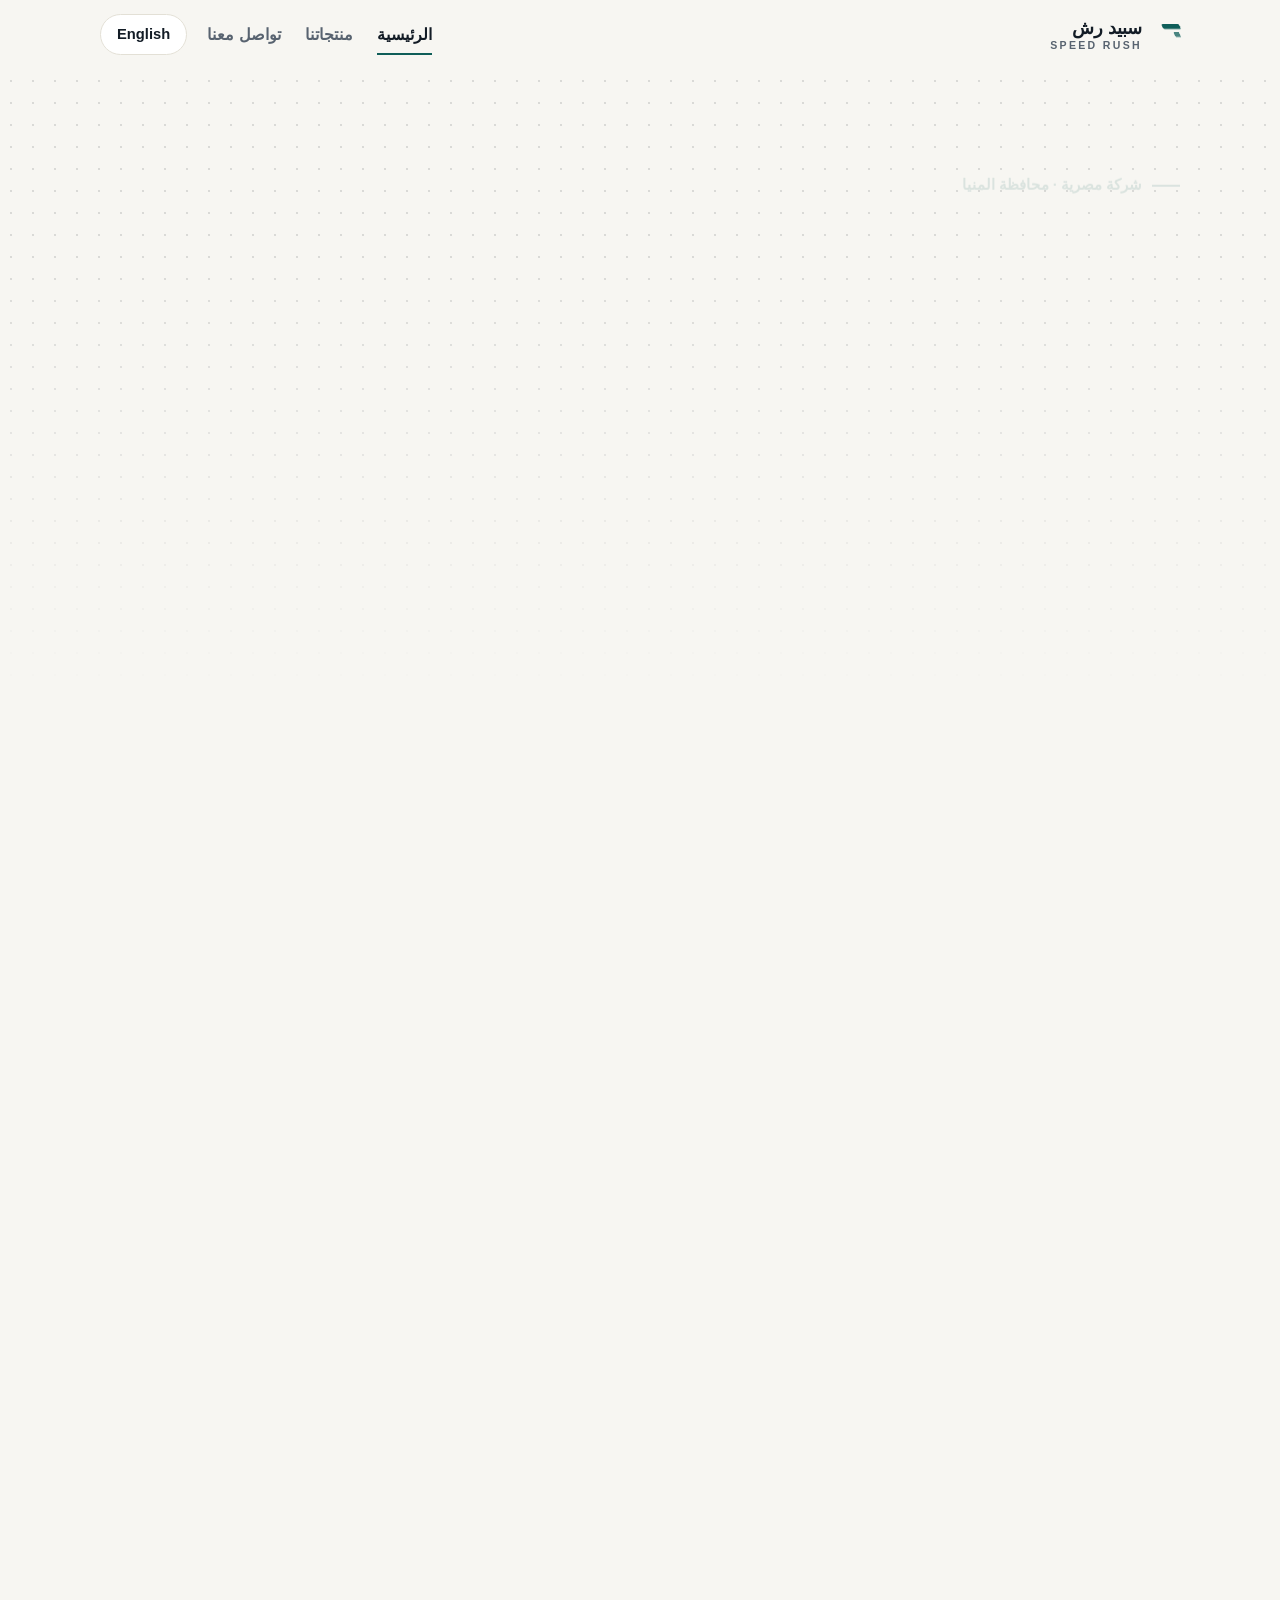
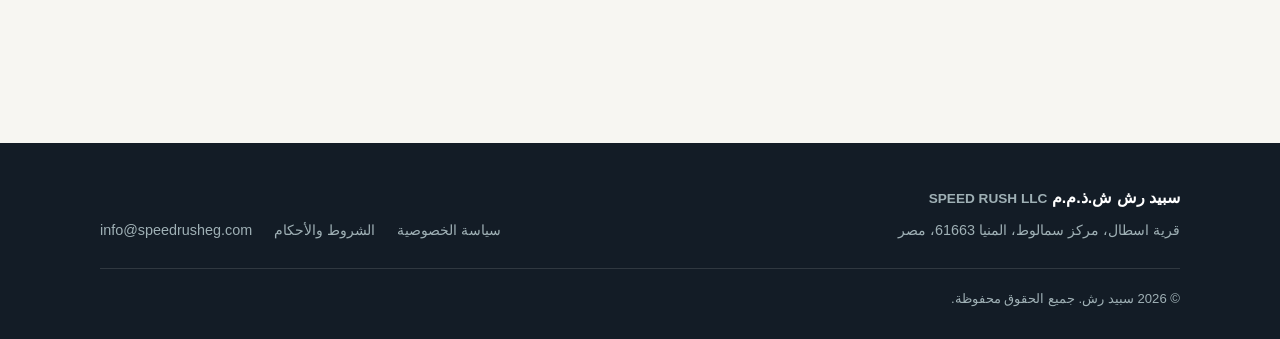
==== commit 370133fb: "Serve Arabic from the site root and keep English under /en/ Old /ar/ URLs now redirect to the matchi" ====
--- a/ar/index.html
+++ b/ar/index.html
@@ -3,167 +3,12 @@
 <head>
   <meta charset="utf-8">
   <meta name="viewport" content="width=device-width, initial-scale=1">
-  <title>سبيد رش | برمجيات وتوصيل طلبات، المنيا</title>
-  <meta name="description" content="سبيد رش ش.ذ.م.م شركة مصرية مقرّها محافظة المنيا، تعمل في تصميم وإنتاج البرمجيات والتطبيقات وقواعد البيانات وفي توصيل الطلبات.">
-  <meta name="theme-color" content="#f7f6f2">
-  <link rel="alternate" hreflang="ar" href="https://speedrusheg.com/ar/">
-  <link rel="alternate" hreflang="en" href="https://speedrusheg.com/en/">
-  <link rel="stylesheet" href="/assets/style.css">
-  <script>
-    document.documentElement.classList.add("js");
-    setTimeout(function () { if (!window.__motion) document.documentElement.classList.remove("js"); }, 2000);
-  </script>
-  <script src="/assets/motion.js" defer></script>
+  <title>سبيد رش</title>
+  <meta name="robots" content="noindex">
+  <link rel="canonical" href="https://speedrusheg.com/">
+  <meta http-equiv="refresh" content="0; url=/">
 </head>
 <body>
-  <a class="skip" href="#main">تخطَّ إلى المحتوى</a>
-
-  <header class="site-header">
-    <div class="wrap">
-      <a class="wordmark" href="/ar/" aria-label="سبيد رش، الصفحة الرئيسية">
-        <span class="bars" aria-hidden="true"><i></i><i></i><i></i></span>
-        <span class="names">
-          <span class="primary">سبيد رش</span>
-          <span class="secondary latin" lang="en" dir="ltr">SPEED RUSH</span>
-        </span>
-      </a>
-      <nav class="site-nav" aria-label="التنقل الرئيسي">
-        <ul>
-          <li><a href="/ar/" aria-current="page">الرئيسية</a></li>
-          <li><a href="/ar/products">منتجاتنا</a></li>
-          <li><a href="/ar/contact">تواصل معنا</a></li>
-        </ul>
-      </nav>
-      <a class="lang-switch latin" href="/en/" lang="en" hreflang="en">English</a>
-    </div>
-  </header>
-
-  <main id="main">
-    <section class="hero" aria-labelledby="hero-title">
-      <div class="streaks" aria-hidden="true"><span></span><span></span><span></span><span></span><span></span></div>
-      <div class="wrap hero-grid">
-        <div class="hero-copy">
-          <p class="eyebrow">شركة مصرية · محافظة المنيا</p>
-          <h1 id="hero-title">
-            <span class="line"><span style="--i:0">نبني البرمجيات،</span></span>
-            <span class="line"><span style="--i:1" class="accent">ونوصّل الطلبات</span></span>
-            <span class="line"><span style="--i:2">من قلب المنيا.</span></span>
-          </h1>
-          <p class="lead">سبيد رش شركة ذات مسؤولية محدودة، تعمل في تصميم وإنتاج البرمجيات والتطبيقات وقواعد البيانات، وفي خدمات توصيل الطلبات.</p>
-          <div class="actions">
-            <a class="btn btn-primary" href="/ar/products">تعرّف على منتجاتنا <span class="arrow" aria-hidden="true">→</span></a>
-            <a class="btn btn-ghost" href="/ar/contact">تواصل معنا</a>
-          </div>
-        </div>
-
-        <figure class="route-card" aria-hidden="true">
-          <div class="route-top">
-            <span>طيّارك · رسم توضيحي</span>
-            <span class="dots"><i></i><i></i><i></i></span>
-          </div>
-          <div class="route-map">
-            <svg viewBox="0 0 360 260" preserveAspectRatio="none" focusable="false">
-              <path class="route-path-bg" d="M300 56 C 250 70, 250 130, 190 130 S 110 150, 62 210" />
-              <path class="route-path" d="M300 56 C 250 70, 250 130, 190 130 S 110 150, 62 210" />
-              <circle cx="300" cy="56" r="7" fill="#0f5e59" />
-              <circle cx="300" cy="56" r="13" fill="none" stroke="#0f5e59" stroke-opacity=".25" stroke-width="2" />
-              <circle cx="62" cy="210" r="7" fill="#131c26" />
-              <circle cx="62" cy="210" r="13" fill="none" stroke="#131c26" stroke-opacity=".2" stroke-width="2" />
-              <g class="mover">
-                <circle r="9" fill="#ffffff" stroke="#0f5e59" stroke-width="3" />
-                <animateMotion dur="7s" begin="1s" repeatCount="indefinite" calcMode="spline"
-                  keyPoints="0;1;1" keyTimes="0;0.55;1" keySplines="0.16 1 0.3 1;0 0 1 1"
-                  path="M300 56 C 250 70, 250 130, 190 130 S 110 150, 62 210" />
-              </g>
-            </svg>
-            <span class="pin start">المطعم</span>
-            <span class="pin end">العميل</span>
-          </div>
-          <div class="route-status">
-            <div class="state"><b class="latin">1</b> تم استلام الطلب <small>المطعم</small></div>
-            <div class="state"><b class="latin">2</b> في الطريق إليك <small>المندوب</small></div>
-            <div class="state"><b class="latin">✓</b> تم التوصيل <small>العميل</small></div>
-            <span class="route-progress"></span>
-          </div>
-        </figure>
-      </div>
-    </section>
-
-    <section class="section" aria-labelledby="what">
-      <div class="wrap">
-        <div class="section-head reveal">
-          <span class="kicker">ماذا نفعل</span>
-          <h2 id="what">نشاطان يكمّل أحدهما الآخر</h2>
-          <p class="section-intro">نبني البرمجيات، ونبني عليها خدمة لتوصيل الطلبات.</p>
-        </div>
-        <div class="cards">
-          <article class="card reveal" style="--i:1">
-            <span class="icon" aria-hidden="true">
-              <svg viewBox="0 0 24 24" fill="none" stroke="currentColor" stroke-width="2" stroke-linecap="round" stroke-linejoin="round"><path d="M8 7l-5 5 5 5M16 7l5 5-5 5M13.5 4l-3 16"/></svg>
-            </span>
-            <h3>البرمجيات وتقنية المعلومات</h3>
-            <p>تصميم وإنتاج البرمجيات وتطبيقات الهاتف وقواعد البيانات، وتشغيلها وصيانتها.</p>
-            <ul>
-              <li>تطبيقات الهاتف</li>
-              <li>أنظمة الويب</li>
-              <li>قواعد البيانات</li>
-            </ul>
-          </article>
-          <article class="card reveal" style="--i:2">
-            <span class="icon" aria-hidden="true">
-              <svg viewBox="0 0 24 24" fill="none" stroke="currentColor" stroke-width="2" stroke-linecap="round" stroke-linejoin="round"><path d="M3 7l9-4 9 4-9 4-9-4z"/><path d="M3 7v10l9 4 9-4V7"/><path d="M12 11v10"/></svg>
-            </span>
-            <h3>توصيل الطلبات</h3>
-            <p>خدمة توصيل نعمل على إطلاقها، تربط العملاء بالمطاعم والمندوبين داخل مدن ومراكز محافظة المنيا.</p>
-            <ul>
-              <li>المطاعم أولًا</li>
-              <li>مندوبون محليون</li>
-              <li>تتبّع الطلب</li>
-            </ul>
-          </article>
-        </div>
-      </div>
-    </section>
-
-    <section class="section" aria-labelledby="product-title" style="padding-top:0">
-      <div class="wrap">
-        <div class="product reveal">
-          <div>
-            <span class="badge">قريبًا</span>
-            <div class="product-name" style="margin-top:14px">
-              <h3 id="product-title">طيّارك</h3>
-              <span class="en-name" lang="en" dir="ltr">Tayyarak</span>
-            </div>
-            <p>منتجنا الأول: منصة لتوصيل الطعام في محافظة المنيا. يطلب العميل من مطاعم مدينته، ويستلم المطعم الطلب، ويوصّله المندوب.</p>
-            <span class="domain">tayyarak.com</span>
-          </div>
-          <ul class="apps" aria-label="مكوّنات طيّارك">
-            <li>تطبيق العميل<span>أندرويد و iOS</span></li>
-            <li>تطبيق المطعم<span>أندرويد</span></li>
-            <li>تطبيق المندوب<span>أندرويد و iOS</span></li>
-            <li>لوحة الإدارة<span>ويب</span></li>
-          </ul>
-        </div>
-      </div>
-    </section>
-
-  </main>
-
-  <footer class="site-footer">
-    <div class="wrap">
-      <div class="footer-main">
-        <div class="footer-legal">
-          <p class="footer-name">سبيد رش ش.ذ.م.م <span class="latin" lang="en" dir="ltr">SPEED RUSH LLC</span></p>
-          <address>قرية اسطال، مركز سمالوط، المنيا <span class="latin">61663</span>، مصر</address>
-        </div>
-        <ul class="footer-links">
-          <li><a href="/ar/privacy">سياسة الخصوصية</a></li>
-          <li><a href="/ar/terms">الشروط والأحكام</a></li>
-          <li><a class="latin" href="mailto:info@speedrusheg.com" dir="ltr">info@speedrusheg.com</a></li>
-        </ul>
-      </div>
-      <p class="footer-copy">© <span class="latin">2026</span> سبيد رش. جميع الحقوق محفوظة.</p>
-    </div>
-  </footer>
+  <p><a href="/">انتقلت الصفحة إلى speedrusheg.com/</a></p>
 </body>
 </html>
